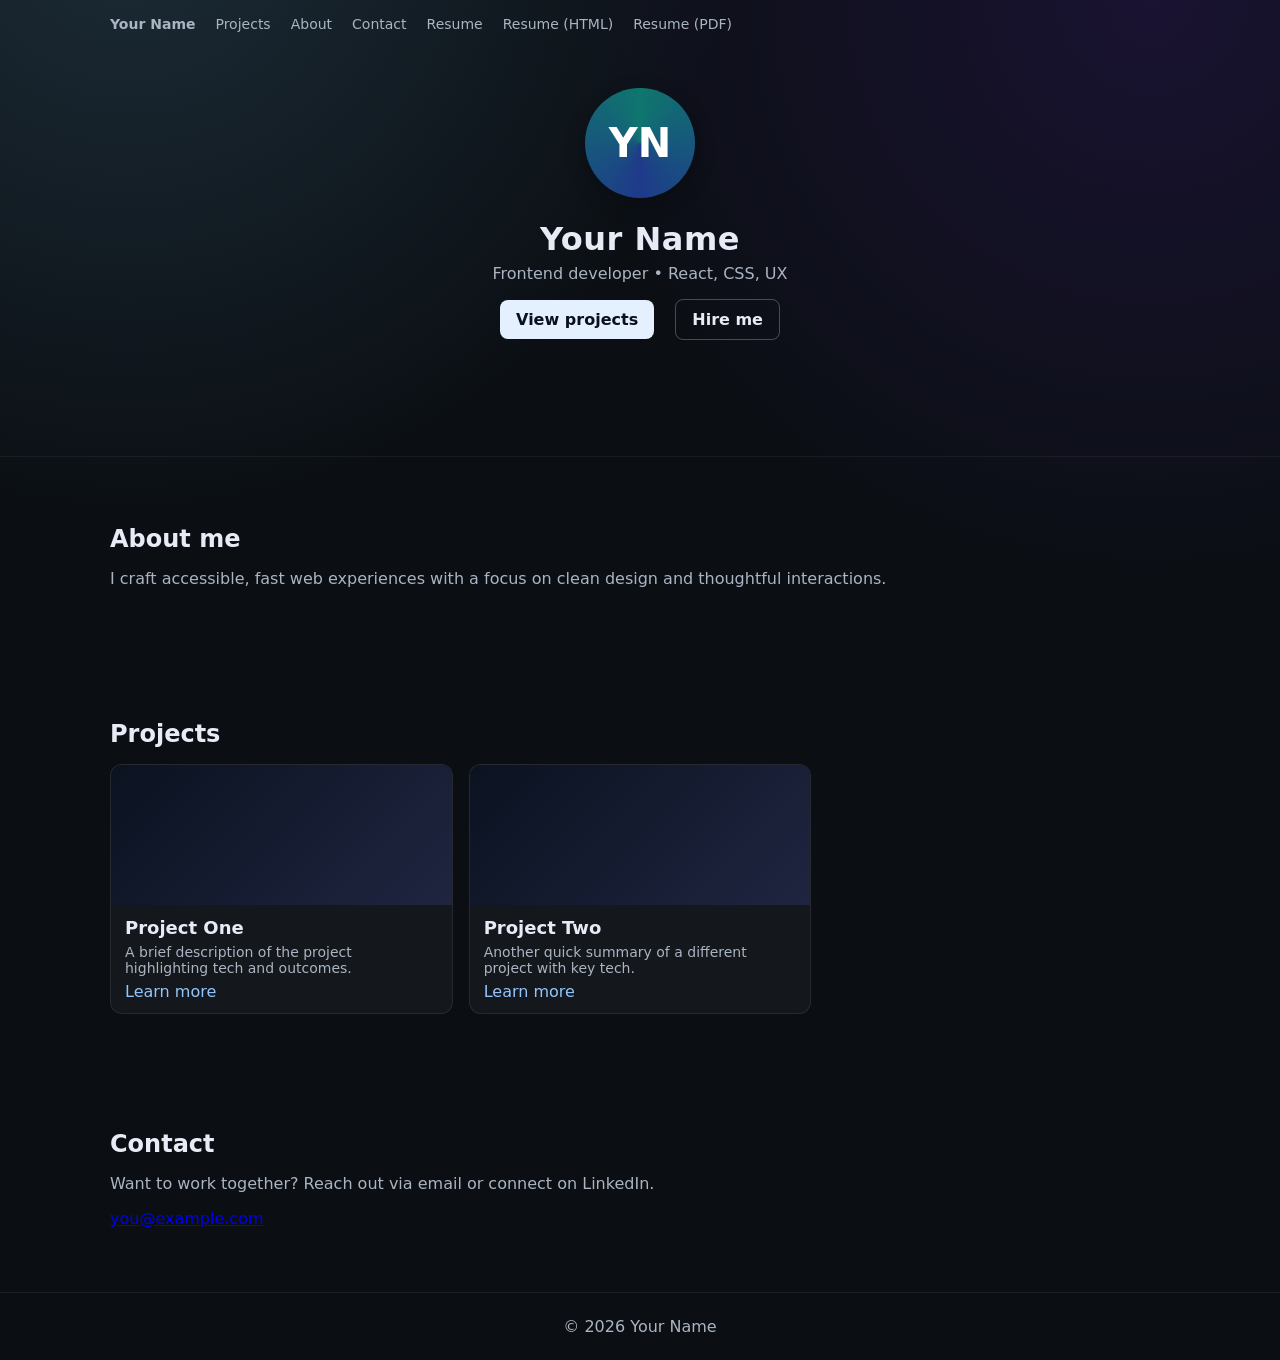
==== index.html @ 0c0ce1d2 "Commiting test changes" ====
<!DOCTYPE html>
<html lang="en">
<head>
  <meta charset="utf-8" />
  <meta name="viewport" content="width=device-width, initial-scale=1" />
  <title>Portfolio</title>
  <link rel="stylesheet" href="styles.css" />
  <meta name="description" content="Lightweight dark- themed portfolio page." />
</head>
<body>
  <header class="site-header">
  <nav class="nav" aria-label="Main">
      <a class="brand" href="#home" aria-label="Home">Your Name</a>
      <a href="#projects">Projects</a>
      <a href="#about">About</a>
      <a href="#contact">Contact</a>
      <a href="resume.md" target="_blank">Resume</a>
      <a href="resume.html" target="_blank" aria-label="Resume (HTML)">Resume (HTML)</a>
      <a href="resume.pdf" download="Venkat_Mudhigonda_Resume.pdf" target="_blank" aria-label="Resume PDF download">Resume (PDF)</a>
    </nav>
    <div class="hero" id="home">
      <div class="avatar" aria-label="Profile">
        <span class="initials">YN</span>
      </div>
      <h1>Your Name</h1>
      <p class="subtitle">Frontend developer • React, CSS, UX</p>
      <p class="cta-wrap">
        <a class="btn" href="#projects">View projects</a>
        <a class="btn outline" href="#contact">Hire me</a>
      </p>
    </div>
  </header>

  <main>
    <section id="about" class="section">
      <h2>About me</h2>
      <p>I craft accessible, fast web experiences with a focus on clean design and thoughtful interactions.</p>
    </section>

    <section id="projects" class="section">
      <h2>Projects</h2>
      <div class="grid">
        <article class="card">
          <div class="card-thumb" aria-label="Project thumbnail"></div>
          <div class="card-content">
            <h3>Project One</h3>
            <p>A brief description of the project highlighting tech and outcomes.</p>
            <a href="#" aria-label="Open Project One">Learn more</a>
          </div>
        </article>
        <article class="card">
          <div class="card-thumb" aria-label="Project thumbnail"></div>
          <div class="card-content">
            <h3>Project Two</h3>
            <p>Another quick summary of a different project with key tech.</p>
            <a href="#" aria-label="Open Project Two">Learn more</a>
          </div>
        </article>
      </div>
    </section>

    <section id="contact" class="section">
      <h2>Contact</h2>
      <p>Want to work together? Reach out via email or connect on LinkedIn.</p>
      <p><a href="mailto:you@example.com">you@example.com</a></p>
    </section>
  </main>

  <footer class="site-footer">
    © <span id="year"></span> Your Name
  </footer>

  <script>
    // simple current year
    document.getElementById('year').textContent = new Date().getFullYear();
  </script>
</body>
</html>
---- styles.css ----
:root {
  --bg: #0b0f14;
  --card: #121821;
  --text: #e8eaf6;
  --muted: #aab4c2;
  --accent: #7dd3fc;
  --ring: rgba(125, 211, 252, 0.5);
}
* { box-sizing: border-box; }
html, body { height: 100%; }
body {
  margin: 0;
  font-family: system-ui, -apple-system, "Segoe UI", Roboto, "Helvetica Neue", Arial;
  color: var(--text);
  background: radial-gradient(circle at 10% -10%, rgba(125,211,252,0.15), transparent 40%),
              radial-gradient(circle at 90% 0%, rgba(109,40,217,0.15), transparent 40%),
              var(--bg);
  background-attachment: fixed;
}
.site-header { padding-bottom: 40px; border-bottom: 1px solid rgba(255,255,255,0.05); }
.nav {
  display: flex; gap: 20px; align-items: center;
  padding: 16px 20px; max-width: 1100px; margin: 0 auto;
}
.brand { color: var(--text); text-decoration: none; font-weight: 700; }
.nav a { color: var(--muted); text-decoration: none; font-size: 14px; }
.nav a:hover { color: var(--text); }
.hero {
  text-align: center; padding: 40px 20px 60px;
}
.avatar {
  width: 110px; height: 110px; border-radius: 50%;
  display: inline-flex; align-items: center; justify-content: center;
  margin: 0 auto 16px;
  background: conic-gradient(from 180deg at 50% 50%, #1f3a8a, #0f766e, #1e3a8a);
  color: white; font-weight: 700; font-size: 40px;
  box-shadow: 0 6px 20px rgba(0,0,0,.25);
}
.hero h1 { margin: 6px 0 6px; font-size: 32px; letter-spacing: .5px; }
.subtitle { color: var(--muted); margin-top: 0; }
.cta-wrap { margin-top: 14px; }
.btn {
  display: inline-block; padding: 10px 16px; border-radius: 8px;
  text-decoration: none; color: #0b1020; background: #e5f0ff; font-weight: 600;
  margin: 0 8px;
}
.btn.outline {
  background: transparent; color: var(--text); border: 1px solid rgba(255,255,255,0.25);
}
.section { padding: 48px 20px; max-width: 1100px; margin: 0 auto; }
.section h2 { font-size: 24px; margin-bottom: 16px; }
.section p { color: var(--muted); }
.grid { display: grid; grid-template-columns: repeat(auto-fill, minmax(270px, 1fr)); gap: 16px; }
.card { background: rgba(255,255,255,0.04); border: 1px solid rgba(255,255,255,0.08); border-radius: 12px; overflow: hidden; display: flex; flex-direction: column; }
.card-thumb { height: 140px; background: linear-gradient(135deg, #0b1220, #1f2540); }
.card-content { padding: 12px 14px; display: flex; flex-direction: column; gap: 6px; }
.card-content h3 { margin: 0; font-size: 18px; }
.card-content p { margin: 0; color: var(--muted); font-size: 14px; }
.card-content a { align-self: start; color: #93c5fd; text-decoration: none; font-weight: 500; }
.site-footer { text-align: center; padding: 24px; color: var(--muted); border-top: 1px solid rgba(255,255,255,0.08); }
@media (max-width: 700px) {
  .avatar { width: 86px; height: 86px; font-size: 34px; }
  .hero h1 { font-size: 26px; }
}
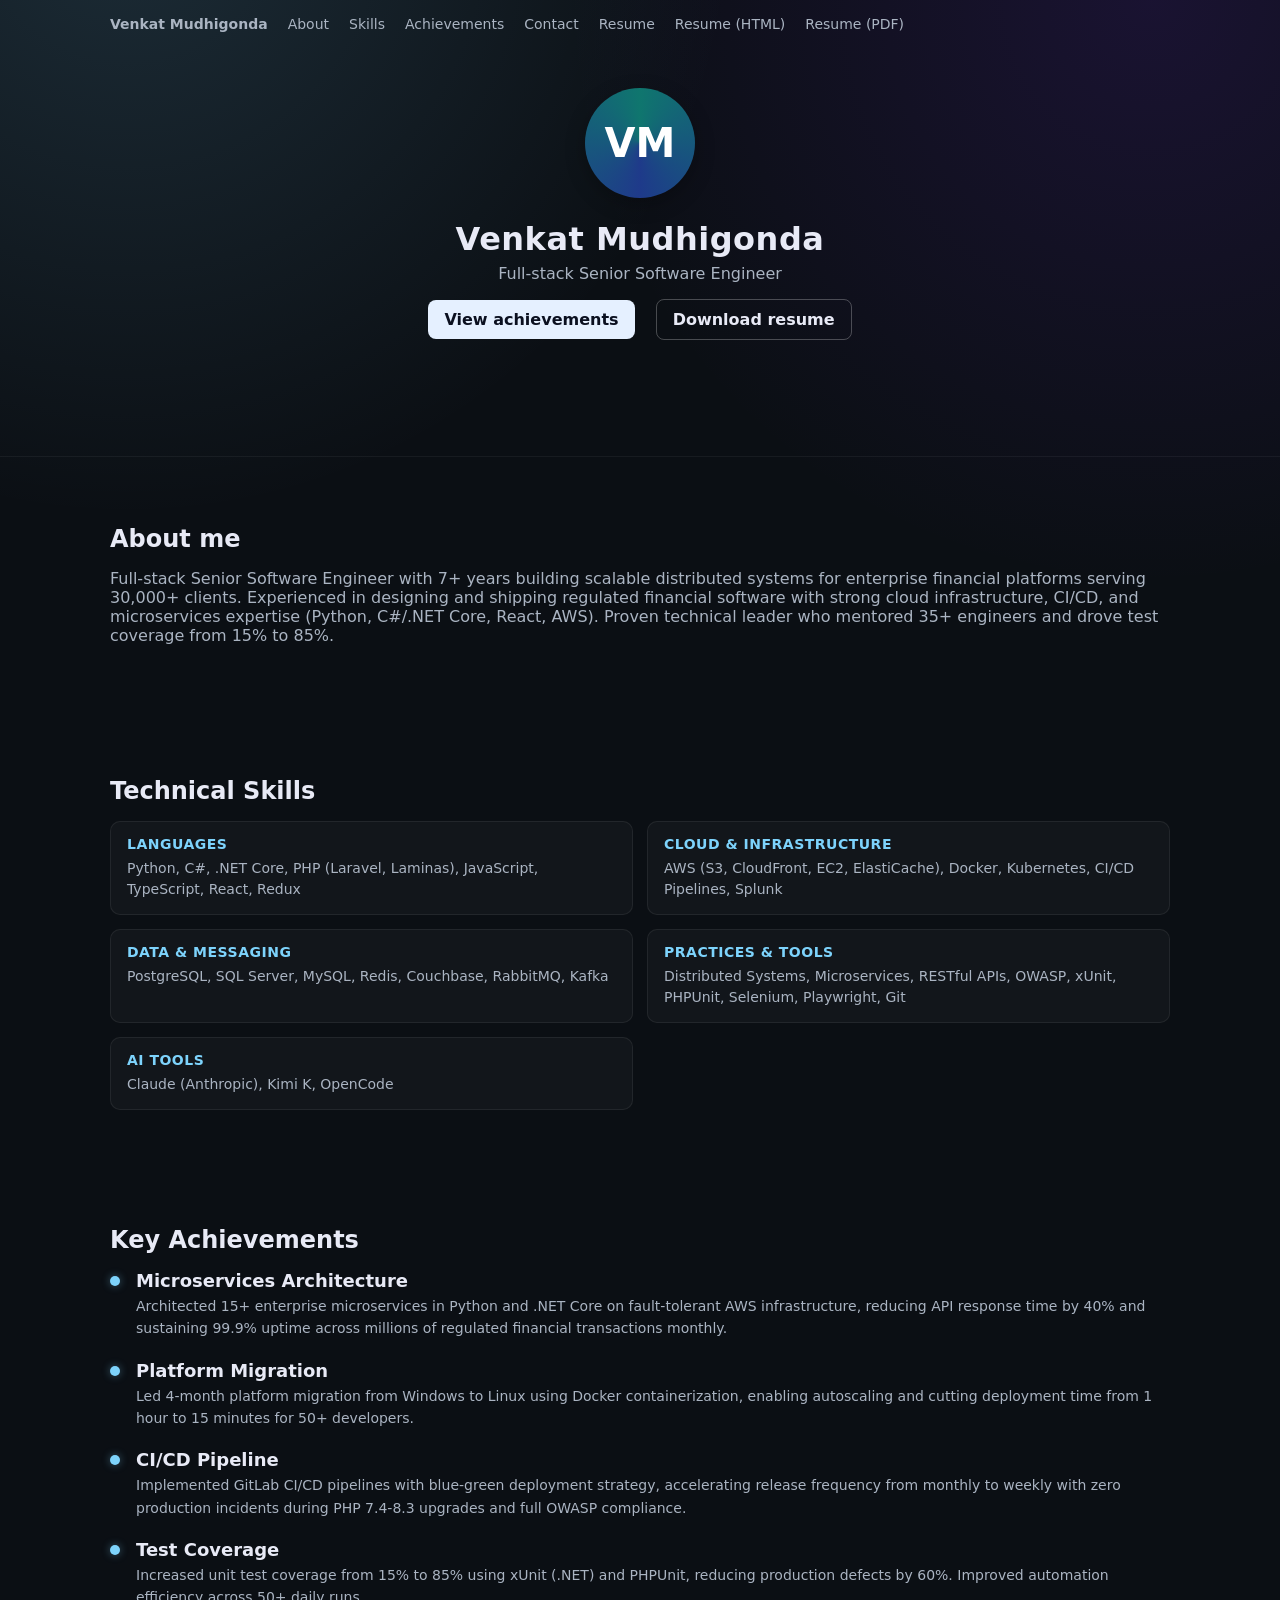
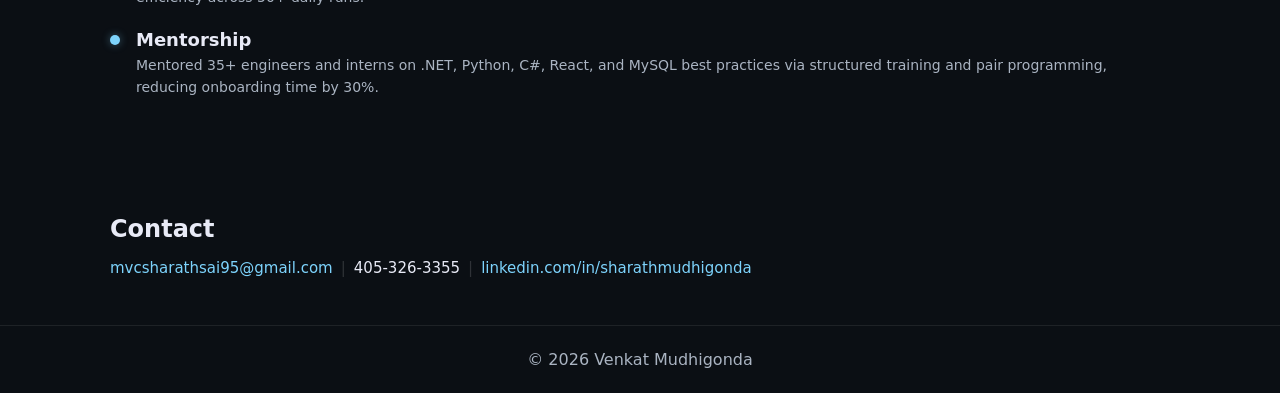
==== commit c9a1b9ab: "Making more changes" ====
--- a/index.html
+++ b/index.html
@@ -3,16 +3,17 @@
 <head>
   <meta charset="utf-8" />
   <meta name="viewport" content="width=device-width, initial-scale=1" />
-  <title>Portfolio</title>
+  <title>Venkat Mudhigonda — Full-stack Senior Software Engineer</title>
   <link rel="stylesheet" href="styles.css" />
-  <meta name="description" content="Lightweight dark- themed portfolio page." />
+  <meta name="description" content="Full-stack Senior Software Engineer with 7+ years building scalable distributed systems for enterprise financial platforms." />
 </head>
 <body>
   <header class="site-header">
-  <nav class="nav" aria-label="Main">
-      <a class="brand" href="#home" aria-label="Home">Your Name</a>
-      <a href="#projects">Projects</a>
+    <nav class="nav" aria-label="Main">
+      <a class="brand" href="#home">Venkat Mudhigonda</a>
       <a href="#about">About</a>
+      <a href="#skills">Skills</a>
+      <a href="#achievements">Achievements</a>
       <a href="#contact">Contact</a>
       <a href="resume.md" target="_blank">Resume</a>
       <a href="resume.html" target="_blank" aria-label="Resume (HTML)">Resume (HTML)</a>
@@ -20,13 +21,13 @@
     </nav>
     <div class="hero" id="home">
       <div class="avatar" aria-label="Profile">
-        <span class="initials">YN</span>
+        <span class="initials">VM</span>
       </div>
-      <h1>Your Name</h1>
-      <p class="subtitle">Frontend developer • React, CSS, UX</p>
+      <h1>Venkat Mudhigonda</h1>
+      <p class="subtitle">Full-stack Senior Software Engineer</p>
       <p class="cta-wrap">
-        <a class="btn" href="#projects">View projects</a>
-        <a class="btn outline" href="#contact">Hire me</a>
+        <a class="btn" href="#achievements">View achievements</a>
+        <a class="btn outline" href="resume.pdf" download="Venkat_Mudhigonda_Resume.pdf">Download resume</a>
       </p>
     </div>
   </header>
@@ -34,44 +35,93 @@
   <main>
     <section id="about" class="section">
       <h2>About me</h2>
-      <p>I craft accessible, fast web experiences with a focus on clean design and thoughtful interactions.</p>
+      <p>Full-stack Senior Software Engineer with 7+ years building scalable distributed systems for enterprise financial platforms serving 30,000+ clients. Experienced in designing and shipping regulated financial software with strong cloud infrastructure, CI/CD, and microservices expertise (Python, C#/.NET Core, React, AWS). Proven technical leader who mentored 35+ engineers and drove test coverage from 15% to 85%.</p>
     </section>
 
-    <section id="projects" class="section">
-      <h2>Projects</h2>
-      <div class="grid">
-        <article class="card">
-          <div class="card-thumb" aria-label="Project thumbnail"></div>
-          <div class="card-content">
-            <h3>Project One</h3>
-            <p>A brief description of the project highlighting tech and outcomes.</p>
-            <a href="#" aria-label="Open Project One">Learn more</a>
+    <section id="skills" class="section">
+      <h2>Technical Skills</h2>
+      <div class="skills-grid">
+        <div class="skill-category">
+          <h3>Languages</h3>
+          <p>Python, C#, .NET Core, PHP (Laravel, Laminas), JavaScript, TypeScript, React, Redux</p>
+        </div>
+        <div class="skill-category">
+          <h3>Cloud &amp; Infrastructure</h3>
+          <p>AWS (S3, CloudFront, EC2, ElastiCache), Docker, Kubernetes, CI/CD Pipelines, Splunk</p>
+        </div>
+        <div class="skill-category">
+          <h3>Data &amp; Messaging</h3>
+          <p>PostgreSQL, SQL Server, MySQL, Redis, Couchbase, RabbitMQ, Kafka</p>
+        </div>
+        <div class="skill-category">
+          <h3>Practices &amp; Tools</h3>
+          <p>Distributed Systems, Microservices, RESTful APIs, OWASP, xUnit, PHPUnit, Selenium, Playwright, Git</p>
+        </div>
+        <div class="skill-category">
+          <h3>AI Tools</h3>
+          <p>Claude (Anthropic), Kimi K, OpenCode</p>
+        </div>
+      </div>
+    </section>
+
+    <section id="achievements" class="section">
+      <h2>Key Achievements</h2>
+      <div class="achievements-list">
+        <div class="achievement-item">
+          <div class="achievement-icon" aria-hidden="true"></div>
+          <div class="achievement-content">
+            <h3>Microservices Architecture</h3>
+            <p>Architected 15+ enterprise microservices in Python and .NET Core on fault-tolerant AWS infrastructure, reducing API response time by 40% and sustaining 99.9% uptime across millions of regulated financial transactions monthly.</p>
           </div>
-        </article>
-        <article class="card">
-          <div class="card-thumb" aria-label="Project thumbnail"></div>
-          <div class="card-content">
-            <h3>Project Two</h3>
-            <p>Another quick summary of a different project with key tech.</p>
-            <a href="#" aria-label="Open Project Two">Learn more</a>
+        </div>
+        <div class="achievement-item">
+          <div class="achievement-icon" aria-hidden="true"></div>
+          <div class="achievement-content">
+            <h3>Platform Migration</h3>
+            <p>Led 4-month platform migration from Windows to Linux using Docker containerization, enabling autoscaling and cutting deployment time from 1 hour to 15 minutes for 50+ developers.</p>
           </div>
-        </article>
+        </div>
+        <div class="achievement-item">
+          <div class="achievement-icon" aria-hidden="true"></div>
+          <div class="achievement-content">
+            <h3>CI/CD Pipeline</h3>
+            <p>Implemented GitLab CI/CD pipelines with blue-green deployment strategy, accelerating release frequency from monthly to weekly with zero production incidents during PHP 7.4-8.3 upgrades and full OWASP compliance.</p>
+          </div>
+        </div>
+        <div class="achievement-item">
+          <div class="achievement-icon" aria-hidden="true"></div>
+          <div class="achievement-content">
+            <h3>Test Coverage</h3>
+            <p>Increased unit test coverage from 15% to 85% using xUnit (.NET) and PHPUnit, reducing production defects by 60%. Improved automation efficiency across 50+ daily runs.</p>
+          </div>
+        </div>
+        <div class="achievement-item">
+          <div class="achievement-icon" aria-hidden="true"></div>
+          <div class="achievement-content">
+            <h3>Mentorship</h3>
+            <p>Mentored 35+ engineers and interns on .NET, Python, C#, React, and MySQL best practices via structured training and pair programming, reducing onboarding time by 30%.</p>
+          </div>
+        </div>
       </div>
     </section>
 
     <section id="contact" class="section">
       <h2>Contact</h2>
-      <p>Want to work together? Reach out via email or connect on LinkedIn.</p>
-      <p><a href="mailto:you@example.com">you@example.com</a></p>
+      <div class="contact-links">
+        <a href="mailto:mvcsharathsai95@gmail.com">mvcsharathsai95@gmail.com</a>
+        <span class="contact-sep">|</span>
+        <span>405-326-3355</span>
+        <span class="contact-sep">|</span>
+        <a href="https://linkedin.com/in/sharathmudhigonda" target="_blank" rel="noopener">linkedin.com/in/sharathmudhigonda</a>
+      </div>
     </section>
   </main>
 
   <footer class="site-footer">
-    © <span id="year"></span> Your Name
+    &copy; <span id="year"></span> Venkat Mudhigonda
   </footer>
 
   <script>
-    // simple current year
     document.getElementById('year').textContent = new Date().getFullYear();
   </script>
 </body>
--- a/styles.css
+++ b/styles.css
@@ -58,7 +58,73 @@
 .card-content p { margin: 0; color: var(--muted); font-size: 14px; }
 .card-content a { align-self: start; color: #93c5fd; text-decoration: none; font-weight: 500; }
 .site-footer { text-align: center; padding: 24px; color: var(--muted); border-top: 1px solid rgba(255,255,255,0.08); }
+.skills-grid {
+  display: grid;
+  grid-template-columns: repeat(2, 1fr);
+  gap: 14px;
+}
+.skill-category {
+  background: rgba(255,255,255,0.03);
+  border: 1px solid rgba(255,255,255,0.07);
+  border-radius: 10px;
+  padding: 14px 16px;
+}
+.skill-category h3 {
+  margin: 0 0 6px;
+  font-size: 14px;
+  color: var(--accent);
+  text-transform: uppercase;
+  letter-spacing: .5px;
+}
+.skill-category p {
+  margin: 0;
+  font-size: 14px;
+  line-height: 1.5;
+}
+.achievements-list {
+  display: flex;
+  flex-direction: column;
+  gap: 20px;
+}
+.achievement-item {
+  display: flex;
+  gap: 16px;
+  align-items: flex-start;
+}
+.achievement-icon {
+  width: 10px;
+  height: 10px;
+  min-width: 10px;
+  border-radius: 50%;
+  background: var(--accent);
+  margin-top: 6px;
+  box-shadow: 0 0 8px rgba(125,211,252,0.4);
+}
+.achievement-content h3 {
+  margin: 0 0 4px;
+  font-size: 18px;
+}
+.achievement-content p {
+  margin: 0;
+  color: var(--muted);
+  font-size: 14px;
+  line-height: 1.6;
+}
+.contact-links {
+  display: flex;
+  flex-wrap: wrap;
+  align-items: center;
+  gap: 8px;
+  font-size: 15px;
+}
+.contact-sep { color: rgba(255,255,255,0.15); }
+.contact-links a { color: var(--accent); text-decoration: none; }
+.contact-links a:hover { text-decoration: underline; }
+
 @media (max-width: 700px) {
   .avatar { width: 86px; height: 86px; font-size: 34px; }
   .hero h1 { font-size: 26px; }
+  .skills-grid { grid-template-columns: 1fr; }
+  .contact-links { flex-direction: column; gap: 4px; }
+  .contact-sep { display: none; }
 }
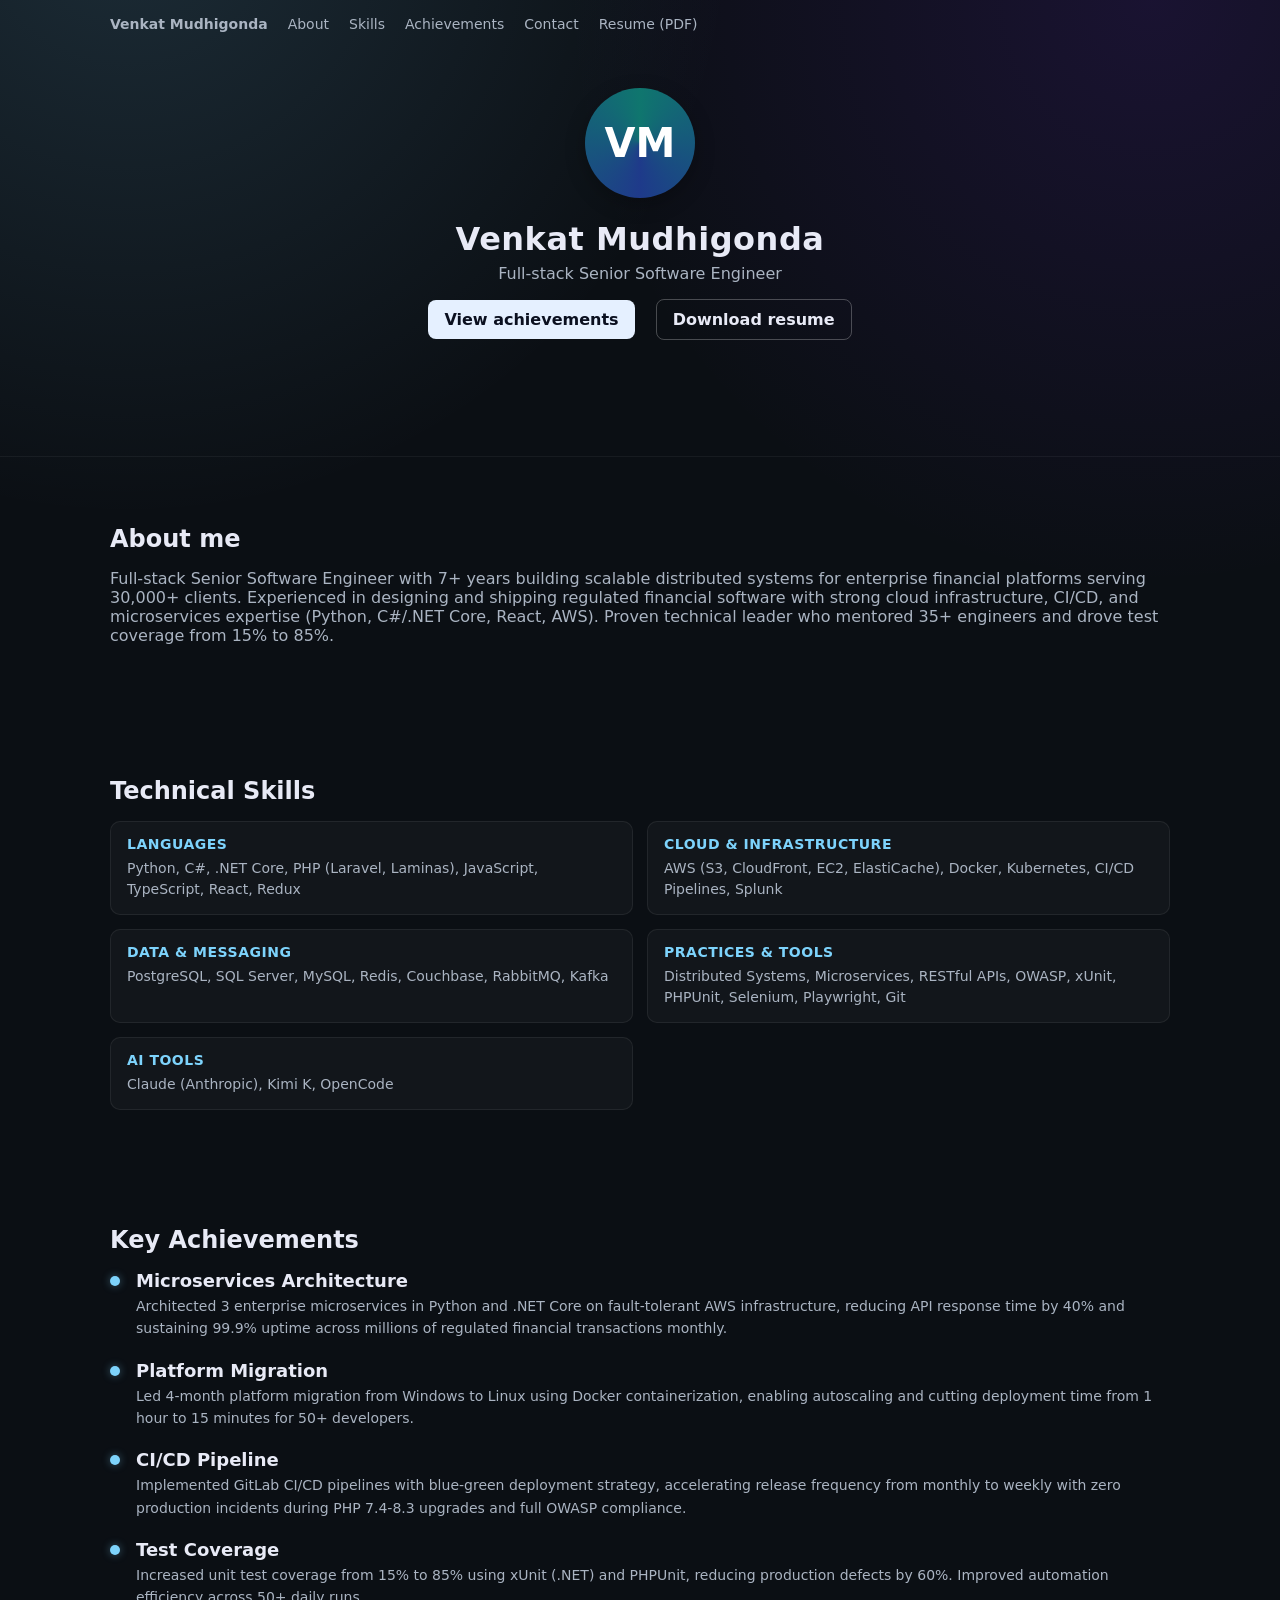
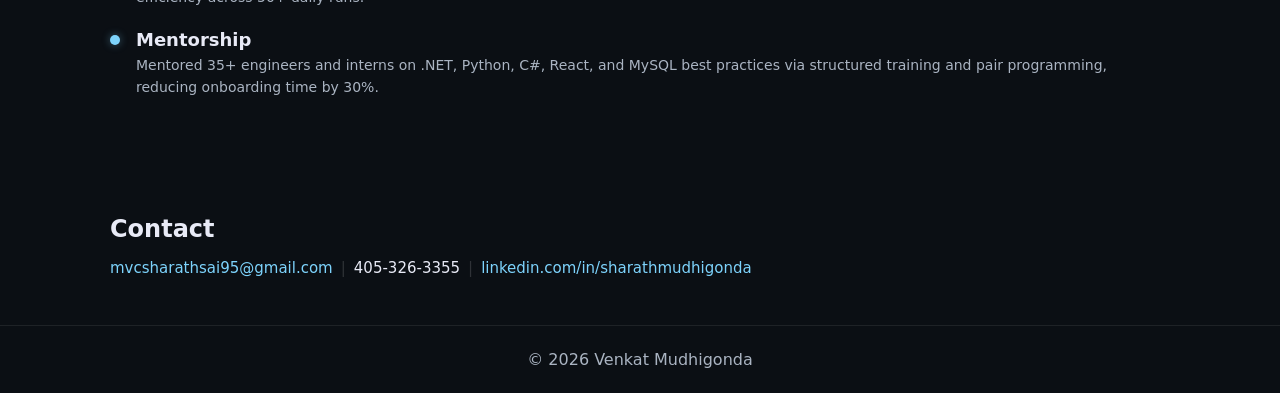
==== commit 7409bf05: "Making few more tweaks" ====
--- a/index.html
+++ b/index.html
@@ -15,8 +15,6 @@
       <a href="#skills">Skills</a>
       <a href="#achievements">Achievements</a>
       <a href="#contact">Contact</a>
-      <a href="resume.md" target="_blank">Resume</a>
-      <a href="resume.html" target="_blank" aria-label="Resume (HTML)">Resume (HTML)</a>
       <a href="resume.pdf" download="Venkat_Mudhigonda_Resume.pdf" target="_blank" aria-label="Resume PDF download">Resume (PDF)</a>
     </nav>
     <div class="hero" id="home">
@@ -71,7 +69,7 @@
           <div class="achievement-icon" aria-hidden="true"></div>
           <div class="achievement-content">
             <h3>Microservices Architecture</h3>
-            <p>Architected 15+ enterprise microservices in Python and .NET Core on fault-tolerant AWS infrastructure, reducing API response time by 40% and sustaining 99.9% uptime across millions of regulated financial transactions monthly.</p>
+            <p>Architected 3 enterprise microservices in Python and .NET Core on fault-tolerant AWS infrastructure, reducing API response time by 40% and sustaining 99.9% uptime across millions of regulated financial transactions monthly.</p>
           </div>
         </div>
         <div class="achievement-item">
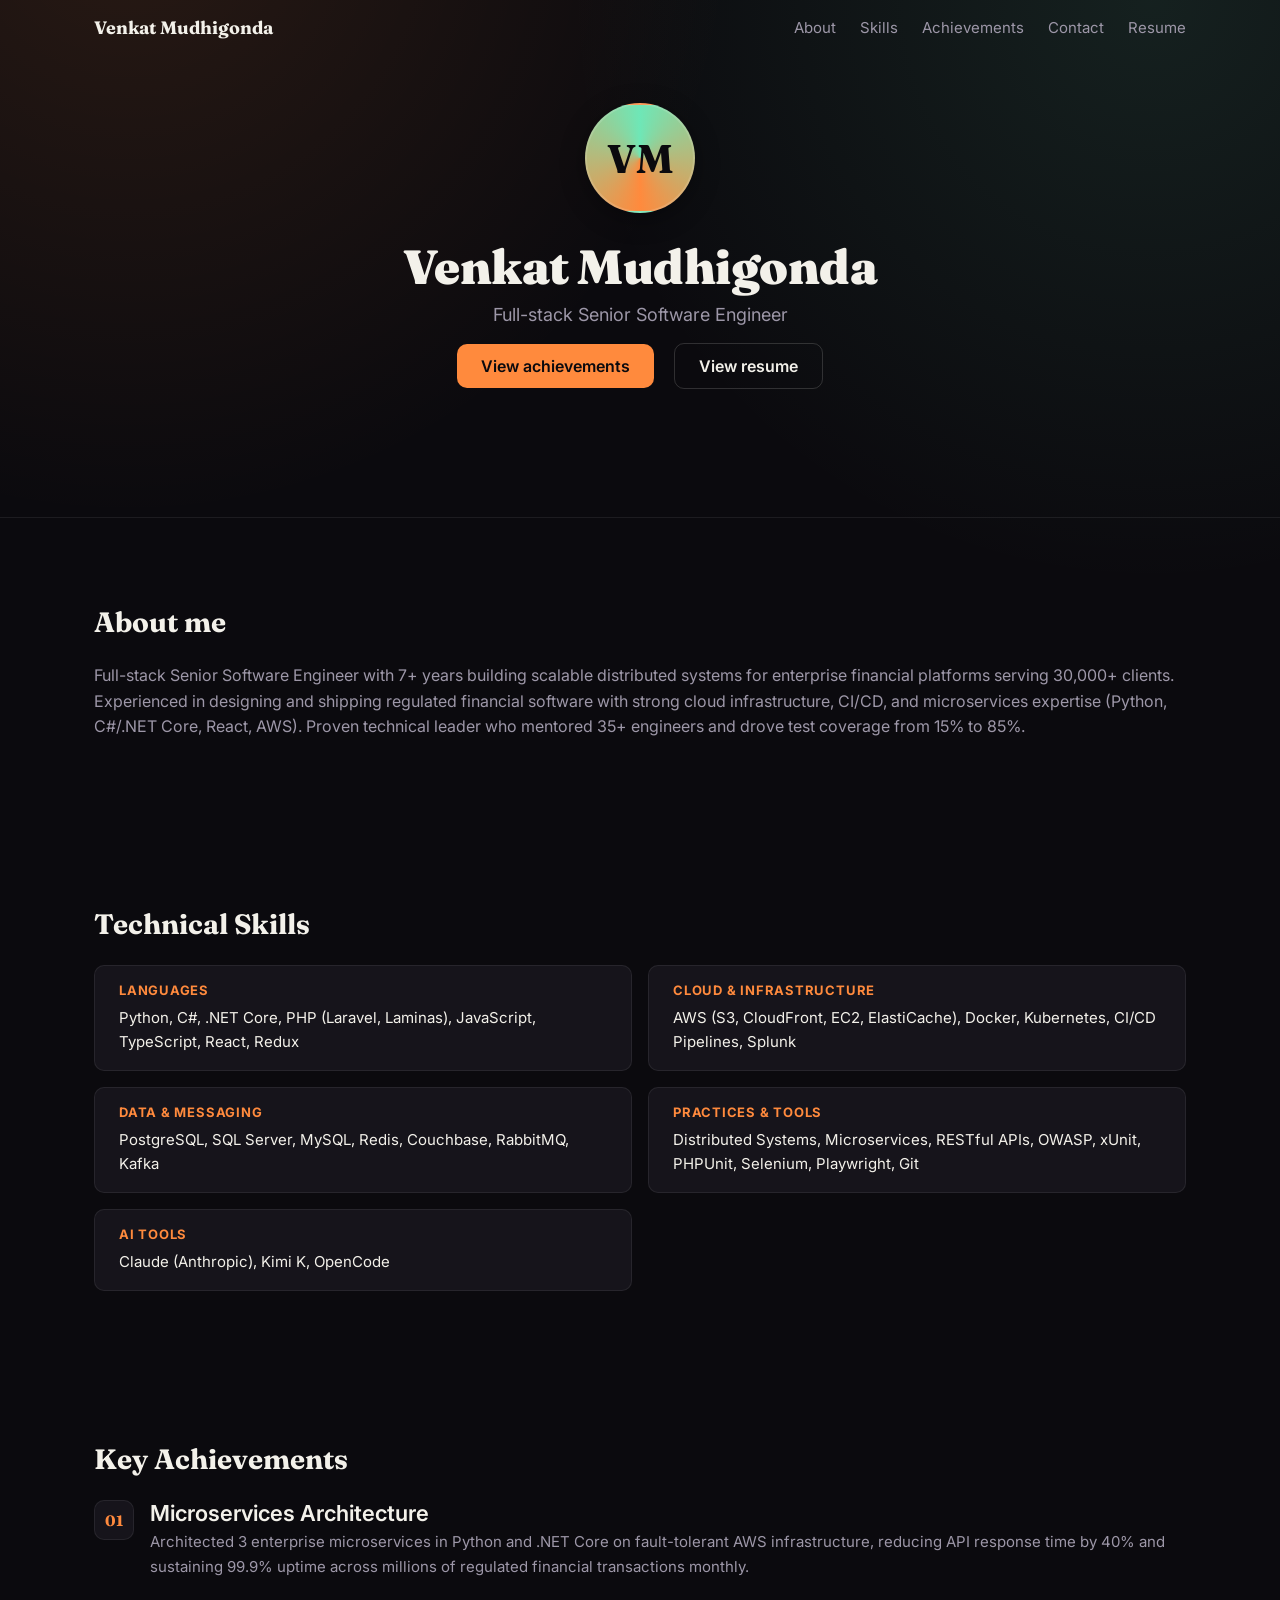
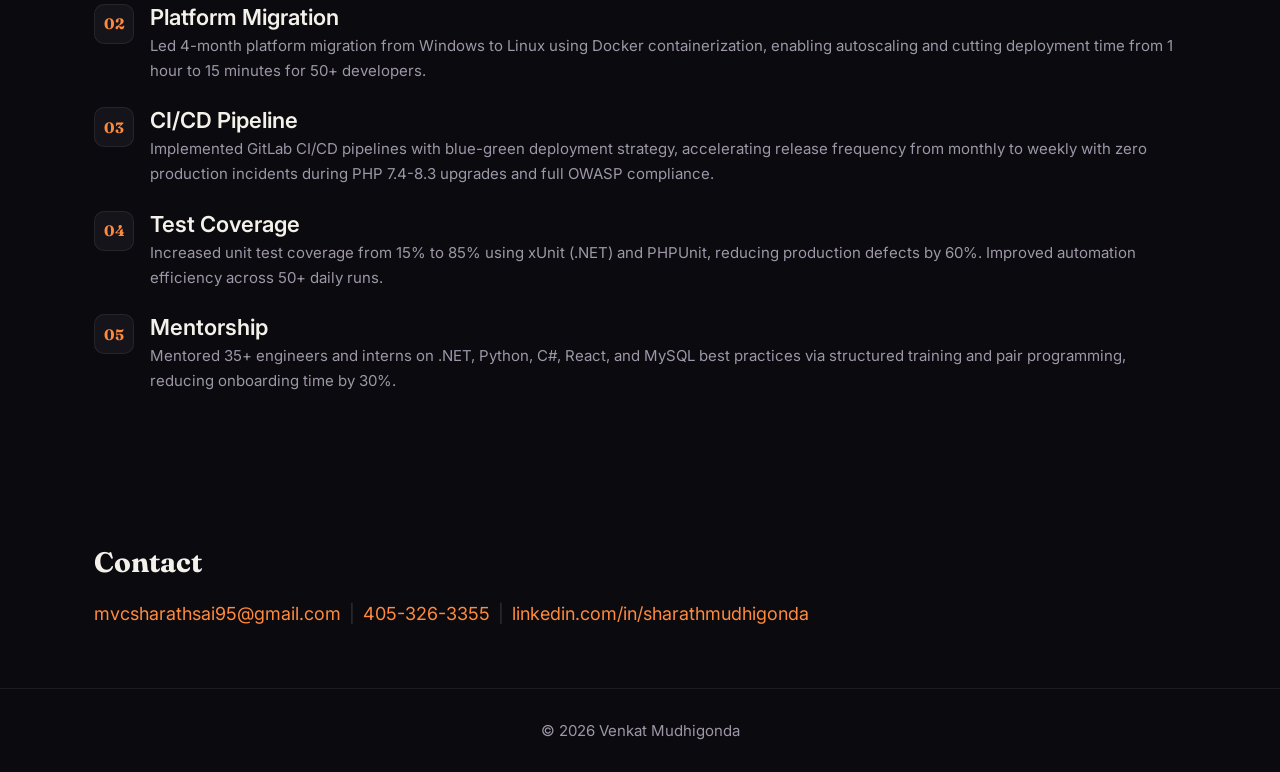
==== commit b98f58e9: "Redesign site with new visual identity and fix broken links Replaces the cool navy/cyan look with a " ====
--- a/index.html
+++ b/index.html
@@ -4,18 +4,34 @@
   <meta charset="utf-8" />
   <meta name="viewport" content="width=device-width, initial-scale=1" />
   <title>Venkat Mudhigonda — Full-stack Senior Software Engineer</title>
+  <link rel="icon" href="data:image/svg+xml,%3Csvg xmlns='http://www.w3.org/2000/svg' viewBox='0 0 100 100'%3E%3Crect width='100' height='100' rx='20' fill='%230b0a0e'/%3E%3Ctext x='50' y='64' font-size='48' font-family='Georgia,serif' font-weight='700' fill='%23ff8a3d' text-anchor='middle'%3EVM%3C/text%3E%3C/svg%3E" />
+  <link rel="preconnect" href="https://fonts.googleapis.com" />
+  <link rel="preconnect" href="https://fonts.gstatic.com" crossorigin />
+  <link href="https://fonts.googleapis.com/css2?family=Fraunces:ital,wght@0,600;0,700;0,900;1,500&family=Inter:wght@400;500;600;700&display=swap" rel="stylesheet" />
   <link rel="stylesheet" href="styles.css" />
   <meta name="description" content="Full-stack Senior Software Engineer with 7+ years building scalable distributed systems for enterprise financial platforms." />
+  <meta property="og:type" content="website" />
+  <meta property="og:title" content="Venkat Mudhigonda — Full-stack Senior Software Engineer" />
+  <meta property="og:description" content="Full-stack Senior Software Engineer with 7+ years building scalable distributed systems for enterprise financial platforms." />
+  <meta property="og:url" content="https://sharath20.github.io/" />
+  <meta name="twitter:card" content="summary" />
+  <meta name="twitter:title" content="Venkat Mudhigonda — Full-stack Senior Software Engineer" />
+  <meta name="twitter:description" content="Full-stack Senior Software Engineer with 7+ years building scalable distributed systems for enterprise financial platforms." />
 </head>
 <body>
   <header class="site-header">
     <nav class="nav" aria-label="Main">
       <a class="brand" href="#home">Venkat Mudhigonda</a>
-      <a href="#about">About</a>
-      <a href="#skills">Skills</a>
-      <a href="#achievements">Achievements</a>
-      <a href="#contact">Contact</a>
-      <a href="resume.pdf" download="Venkat_Mudhigonda_Resume.pdf" target="_blank" aria-label="Resume PDF download">Resume (PDF)</a>
+      <button class="nav-toggle" type="button" aria-expanded="false" aria-controls="primary-nav" aria-label="Toggle navigation">
+        <span></span>
+      </button>
+      <div class="nav-links" id="primary-nav">
+        <a href="#about">About</a>
+        <a href="#skills">Skills</a>
+        <a href="#achievements">Achievements</a>
+        <a href="#contact">Contact</a>
+        <a href="resume.html">Resume</a>
+      </div>
     </nav>
     <div class="hero" id="home">
       <div class="avatar" aria-label="Profile">
@@ -25,7 +41,7 @@
       <p class="subtitle">Full-stack Senior Software Engineer</p>
       <p class="cta-wrap">
         <a class="btn" href="#achievements">View achievements</a>
-        <a class="btn outline" href="resume.pdf" download="Venkat_Mudhigonda_Resume.pdf">Download resume</a>
+        <a class="btn outline" href="resume.html">View resume</a>
       </p>
     </div>
   </header>
@@ -66,35 +82,35 @@
       <h2>Key Achievements</h2>
       <div class="achievements-list">
         <div class="achievement-item">
-          <div class="achievement-icon" aria-hidden="true"></div>
+          <div class="achievement-icon" aria-hidden="true">01</div>
           <div class="achievement-content">
             <h3>Microservices Architecture</h3>
             <p>Architected 3 enterprise microservices in Python and .NET Core on fault-tolerant AWS infrastructure, reducing API response time by 40% and sustaining 99.9% uptime across millions of regulated financial transactions monthly.</p>
           </div>
         </div>
         <div class="achievement-item">
-          <div class="achievement-icon" aria-hidden="true"></div>
+          <div class="achievement-icon" aria-hidden="true">02</div>
           <div class="achievement-content">
             <h3>Platform Migration</h3>
             <p>Led 4-month platform migration from Windows to Linux using Docker containerization, enabling autoscaling and cutting deployment time from 1 hour to 15 minutes for 50+ developers.</p>
           </div>
         </div>
         <div class="achievement-item">
-          <div class="achievement-icon" aria-hidden="true"></div>
+          <div class="achievement-icon" aria-hidden="true">03</div>
           <div class="achievement-content">
             <h3>CI/CD Pipeline</h3>
             <p>Implemented GitLab CI/CD pipelines with blue-green deployment strategy, accelerating release frequency from monthly to weekly with zero production incidents during PHP 7.4-8.3 upgrades and full OWASP compliance.</p>
           </div>
         </div>
         <div class="achievement-item">
-          <div class="achievement-icon" aria-hidden="true"></div>
+          <div class="achievement-icon" aria-hidden="true">04</div>
           <div class="achievement-content">
             <h3>Test Coverage</h3>
             <p>Increased unit test coverage from 15% to 85% using xUnit (.NET) and PHPUnit, reducing production defects by 60%. Improved automation efficiency across 50+ daily runs.</p>
           </div>
         </div>
         <div class="achievement-item">
-          <div class="achievement-icon" aria-hidden="true"></div>
+          <div class="achievement-icon" aria-hidden="true">05</div>
           <div class="achievement-content">
             <h3>Mentorship</h3>
             <p>Mentored 35+ engineers and interns on .NET, Python, C#, React, and MySQL best practices via structured training and pair programming, reducing onboarding time by 30%.</p>
@@ -108,7 +124,7 @@
       <div class="contact-links">
         <a href="mailto:mvcsharathsai95@gmail.com">mvcsharathsai95@gmail.com</a>
         <span class="contact-sep">|</span>
-        <span>405-326-3355</span>
+        <a href="tel:+14053263355">405-326-3355</a>
         <span class="contact-sep">|</span>
         <a href="https://linkedin.com/in/sharathmudhigonda" target="_blank" rel="noopener">linkedin.com/in/sharathmudhigonda</a>
       </div>
@@ -119,8 +135,6 @@
     &copy; <span id="year"></span> Venkat Mudhigonda
   </footer>
 
-  <script>
-    document.getElementById('year').textContent = new Date().getFullYear();
-  </script>
+  <script src="site.js" defer></script>
 </body>
 </html>
--- a/styles.css
+++ b/styles.css
@@ -1,130 +1,426 @@
 :root {
-  --bg: #0b0f14;
-  --card: #121821;
-  --text: #e8eaf6;
-  --muted: #aab4c2;
-  --accent: #7dd3fc;
-  --ring: rgba(125, 211, 252, 0.5);
-}
+  --bg: #0b0a0e;
+  --bg-alt: #16141b;
+  --text: #f3f1ea;
+  --muted: #9d97a8;
+  --accent: #ff8a3d;
+  --accent-2: #6ee7b7;
+  --border: rgba(243, 241, 234, 0.08);
+  --border-strong: rgba(243, 241, 234, 0.16);
+  --ring: rgba(255, 138, 61, 0.45);
+
+  --font-display: "Fraunces", Georgia, serif;
+  --font-body: "Inter", system-ui, -apple-system, "Segoe UI", Roboto, "Helvetica Neue", Arial, sans-serif;
+
+  --fs-xs: 0.8125rem;
+  --fs-sm: 0.9375rem;
+  --fs-base: 1rem;
+  --fs-md: 1.125rem;
+  --fs-lg: 1.375rem;
+  --fs-xl: 1.75rem;
+  --fs-2xl: 2.25rem;
+  --fs-3xl: 3rem;
+
+  --space-1: 4px;
+  --space-2: 8px;
+  --space-3: 12px;
+  --space-4: 16px;
+  --space-5: 24px;
+  --space-6: 32px;
+  --space-7: 48px;
+  --space-8: 64px;
+  --space-9: 96px;
+
+  --radius-sm: 6px;
+  --radius-md: 10px;
+  --radius-lg: 16px;
+  --radius-full: 999px;
+  --transition: 160ms ease;
+
+  --container: 1140px;
+}
+
 * { box-sizing: border-box; }
 html, body { height: 100%; }
+
+@media (prefers-reduced-motion: no-preference) {
+  html { scroll-behavior: smooth; }
+}
+
 body {
   margin: 0;
-  font-family: system-ui, -apple-system, "Segoe UI", Roboto, "Helvetica Neue", Arial;
+  font-family: var(--font-body);
+  font-size: var(--fs-base);
   color: var(--text);
-  background: radial-gradient(circle at 10% -10%, rgba(125,211,252,0.15), transparent 40%),
-              radial-gradient(circle at 90% 0%, rgba(109,40,217,0.15), transparent 40%),
-              var(--bg);
+  background:
+    radial-gradient(circle at 10% -10%, rgba(255, 138, 61, 0.12), transparent 40%),
+    radial-gradient(circle at 90% 0%, rgba(110, 231, 183, 0.10), transparent 40%),
+    var(--bg);
   background-attachment: fixed;
 }
-.site-header { padding-bottom: 40px; border-bottom: 1px solid rgba(255,255,255,0.05); }
+
+a { color: inherit; }
+
+/* Focus states */
+a:focus-visible,
+button:focus-visible,
+.btn:focus-visible {
+  outline: 2px solid var(--accent);
+  outline-offset: 3px;
+  box-shadow: 0 0 0 4px var(--ring);
+  border-radius: var(--radius-sm);
+}
+
+/* Header / nav */
+.site-header {
+  padding-bottom: var(--space-7);
+  border-bottom: 1px solid var(--border);
+  position: relative;
+}
 .nav {
-  display: flex; gap: 20px; align-items: center;
-  padding: 16px 20px; max-width: 1100px; margin: 0 auto;
-}
-.brand { color: var(--text); text-decoration: none; font-weight: 700; }
-.nav a { color: var(--muted); text-decoration: none; font-size: 14px; }
-.nav a:hover { color: var(--text); }
-.hero {
-  text-align: center; padding: 40px 20px 60px;
-}
+  display: flex;
+  align-items: center;
+  justify-content: space-between;
+  gap: var(--space-5);
+  padding: var(--space-4) var(--space-5);
+  max-width: var(--container);
+  margin: 0 auto;
+}
+.brand {
+  color: var(--text);
+  text-decoration: none;
+  font-family: var(--font-display);
+  font-weight: 700;
+  font-size: var(--fs-md);
+}
+.nav-links {
+  display: flex;
+  align-items: center;
+  gap: var(--space-5);
+}
+.nav-links a {
+  position: relative;
+  color: var(--muted);
+  text-decoration: none;
+  font-size: var(--fs-sm);
+  transition: color var(--transition);
+}
+.nav-links a::after {
+  content: "";
+  position: absolute;
+  left: 0;
+  right: 0;
+  bottom: -4px;
+  height: 1px;
+  background: var(--accent);
+  transform: scaleX(0);
+  transform-origin: left;
+  transition: transform var(--transition);
+}
+.nav-links a:hover,
+.nav-links a:focus-visible {
+  color: var(--text);
+}
+.nav-links a:hover::after,
+.nav-links a:focus-visible::after {
+  transform: scaleX(1);
+}
+
+.nav-toggle {
+  display: none;
+  width: 40px;
+  height: 40px;
+  padding: 0;
+  border: 1px solid var(--border-strong);
+  border-radius: var(--radius-md);
+  background: var(--bg-alt);
+  cursor: pointer;
+  position: relative;
+}
+.nav-toggle span,
+.nav-toggle span::before,
+.nav-toggle span::after {
+  content: "";
+  position: absolute;
+  left: 10px;
+  right: 10px;
+  height: 2px;
+  background: var(--text);
+  transition: transform var(--transition), opacity var(--transition);
+}
+.nav-toggle span { top: 19px; }
+.nav-toggle span::before { top: -7px; }
+.nav-toggle span::after { top: 7px; }
+.nav-toggle[aria-expanded="true"] span { background: transparent; }
+.nav-toggle[aria-expanded="true"] span::before { transform: translateY(7px) rotate(45deg); }
+.nav-toggle[aria-expanded="true"] span::after { transform: translateY(-7px) rotate(-45deg); }
+
+/* Hero */
+.hero { text-align: center; padding: var(--space-7) var(--space-5) var(--space-8); }
 .avatar {
   width: 110px; height: 110px; border-radius: 50%;
   display: inline-flex; align-items: center; justify-content: center;
-  margin: 0 auto 16px;
-  background: conic-gradient(from 180deg at 50% 50%, #1f3a8a, #0f766e, #1e3a8a);
-  color: white; font-weight: 700; font-size: 40px;
-  box-shadow: 0 6px 20px rgba(0,0,0,.25);
-}
-.hero h1 { margin: 6px 0 6px; font-size: 32px; letter-spacing: .5px; }
-.subtitle { color: var(--muted); margin-top: 0; }
-.cta-wrap { margin-top: 14px; }
+  margin: 0 auto var(--space-4);
+  background: conic-gradient(from 180deg at 50% 50%, var(--accent), var(--accent-2), var(--accent));
+  border: 2px solid var(--border-strong);
+  color: var(--bg); font-weight: 700; font-size: 40px;
+  font-family: var(--font-display);
+  box-shadow: 0 6px 24px rgba(0, 0, 0, 0.35);
+}
+.hero h1 {
+  font-family: var(--font-display);
+  font-weight: 900;
+  margin: var(--space-2) 0;
+  font-size: var(--fs-3xl);
+  letter-spacing: -0.01em;
+}
+.subtitle { color: var(--muted); font-size: var(--fs-md); margin-top: 0; }
+.cta-wrap { margin-top: var(--space-4); }
 .btn {
-  display: inline-block; padding: 10px 16px; border-radius: 8px;
-  text-decoration: none; color: #0b1020; background: #e5f0ff; font-weight: 600;
-  margin: 0 8px;
+  display: inline-block;
+  padding: var(--space-3) var(--space-5);
+  border-radius: var(--radius-md);
+  text-decoration: none;
+  font-weight: 600;
+  margin: 0 var(--space-2);
+  transition: background-color var(--transition), border-color var(--transition), transform var(--transition), box-shadow var(--transition);
+}
+.btn:not(.outline) {
+  color: var(--bg);
+  background: var(--accent);
+}
+.btn:not(.outline):hover {
+  transform: translateY(-1px);
+  box-shadow: 0 4px 14px rgba(0, 0, 0, 0.3);
 }
 .btn.outline {
-  background: transparent; color: var(--text); border: 1px solid rgba(255,255,255,0.25);
-}
-.section { padding: 48px 20px; max-width: 1100px; margin: 0 auto; }
-.section h2 { font-size: 24px; margin-bottom: 16px; }
-.section p { color: var(--muted); }
-.grid { display: grid; grid-template-columns: repeat(auto-fill, minmax(270px, 1fr)); gap: 16px; }
-.card { background: rgba(255,255,255,0.04); border: 1px solid rgba(255,255,255,0.08); border-radius: 12px; overflow: hidden; display: flex; flex-direction: column; }
-.card-thumb { height: 140px; background: linear-gradient(135deg, #0b1220, #1f2540); }
-.card-content { padding: 12px 14px; display: flex; flex-direction: column; gap: 6px; }
-.card-content h3 { margin: 0; font-size: 18px; }
-.card-content p { margin: 0; color: var(--muted); font-size: 14px; }
-.card-content a { align-self: start; color: #93c5fd; text-decoration: none; font-weight: 500; }
-.site-footer { text-align: center; padding: 24px; color: var(--muted); border-top: 1px solid rgba(255,255,255,0.08); }
+  background: transparent;
+  color: var(--text);
+  border: 1px solid var(--border-strong);
+}
+.btn.outline:hover {
+  border-color: var(--accent);
+  transform: translateY(-1px);
+}
+
+/* Sections */
+.section { padding: var(--space-8) var(--space-5); max-width: var(--container); margin: 0 auto; }
+.section h2 {
+  font-family: var(--font-display);
+  font-weight: 700;
+  font-size: var(--fs-xl);
+  margin-bottom: var(--space-5);
+}
+.section p { color: var(--muted); line-height: 1.6; }
+
+.site-footer {
+  text-align: center;
+  padding: var(--space-6);
+  color: var(--muted);
+  font-size: var(--fs-sm);
+  border-top: 1px solid var(--border);
+}
+
+/* Skills */
 .skills-grid {
   display: grid;
   grid-template-columns: repeat(2, 1fr);
-  gap: 14px;
+  gap: var(--space-4);
 }
 .skill-category {
-  background: rgba(255,255,255,0.03);
-  border: 1px solid rgba(255,255,255,0.07);
-  border-radius: 10px;
-  padding: 14px 16px;
+  background: var(--bg-alt);
+  border: 1px solid var(--border);
+  border-radius: var(--radius-md);
+  padding: var(--space-4) var(--space-5);
+  transition: border-color var(--transition), transform var(--transition);
+}
+.skill-category:hover {
+  border-color: var(--border-strong);
+  transform: translateY(-2px);
 }
 .skill-category h3 {
-  margin: 0 0 6px;
-  font-size: 14px;
+  margin: 0 0 var(--space-2);
+  font-size: var(--fs-xs);
   color: var(--accent);
   text-transform: uppercase;
-  letter-spacing: .5px;
+  letter-spacing: 0.06em;
 }
 .skill-category p {
   margin: 0;
-  font-size: 14px;
-  line-height: 1.5;
-}
+  font-size: var(--fs-sm);
+  line-height: 1.6;
+  color: var(--text);
+}
+
+/* Achievements */
 .achievements-list {
   display: flex;
   flex-direction: column;
-  gap: 20px;
+  gap: var(--space-5);
 }
 .achievement-item {
   display: flex;
-  gap: 16px;
+  gap: var(--space-4);
   align-items: flex-start;
 }
 .achievement-icon {
-  width: 10px;
-  height: 10px;
-  min-width: 10px;
-  border-radius: 50%;
-  background: var(--accent);
-  margin-top: 6px;
-  box-shadow: 0 0 8px rgba(125,211,252,0.4);
+  width: 40px;
+  height: 40px;
+  min-width: 40px;
+  border-radius: var(--radius-md);
+  background: var(--bg-alt);
+  border: 1px solid var(--border);
+  display: flex;
+  align-items: center;
+  justify-content: center;
+  font-family: var(--font-display);
+  font-weight: 700;
+  font-size: var(--fs-sm);
+  color: var(--accent);
 }
 .achievement-content h3 {
-  margin: 0 0 4px;
-  font-size: 18px;
+  margin: 0 0 var(--space-1);
+  font-size: var(--fs-lg);
+  font-weight: 600;
 }
 .achievement-content p {
   margin: 0;
   color: var(--muted);
-  font-size: 14px;
-  line-height: 1.6;
-}
+  font-size: var(--fs-sm);
+  line-height: 1.65;
+}
+
+/* Contact */
 .contact-links {
   display: flex;
   flex-wrap: wrap;
   align-items: center;
-  gap: 8px;
-  font-size: 15px;
-}
-.contact-sep { color: rgba(255,255,255,0.15); }
-.contact-links a { color: var(--accent); text-decoration: none; }
+  gap: var(--space-2);
+  font-size: var(--fs-md);
+}
+.contact-sep { color: var(--border-strong); }
+.contact-links a {
+  color: var(--accent);
+  text-decoration: none;
+  transition: color var(--transition);
+}
 .contact-links a:hover { text-decoration: underline; }
 
-@media (max-width: 700px) {
+/* Resume page */
+.resume { padding-top: var(--space-6); }
+.resume-header {
+  border-bottom: 1px solid var(--border);
+  padding-bottom: var(--space-5);
+  margin-bottom: var(--space-6);
+}
+.resume-header h1 {
+  font-family: var(--font-display);
+  font-weight: 700;
+  font-size: var(--fs-2xl);
+  margin: 0 0 var(--space-2);
+}
+.resume-header .contact { color: var(--muted); margin: 0; }
+.resume-header .contact a { color: var(--accent); text-decoration: none; }
+.resume-header .contact a:hover { text-decoration: underline; }
+
+.resume-section {
+  background: var(--bg-alt);
+  border: 1px solid var(--border);
+  border-radius: var(--radius-lg);
+  padding: var(--space-6);
+  margin-bottom: var(--space-6);
+}
+.resume-section h2 {
+  margin: 0 0 var(--space-4);
+  font-size: var(--fs-xs);
+  text-transform: uppercase;
+  letter-spacing: 0.06em;
+  color: var(--accent);
+  font-family: var(--font-body);
+  font-weight: 700;
+}
+.resume-section p { color: var(--text); line-height: 1.6; margin: 0; }
+
+.role-header {
+  display: flex;
+  justify-content: space-between;
+  align-items: baseline;
+  flex-wrap: wrap;
+  gap: var(--space-2);
+  margin-bottom: var(--space-3);
+}
+.role-header h3 { margin: 0; font-size: var(--fs-md); }
+.role-dates { color: var(--muted); font-size: var(--fs-sm); white-space: nowrap; }
+
+.resume-section ul { list-style: none; padding-left: 0; margin: 0; }
+.resume-section li {
+  position: relative;
+  padding-left: 1.4em;
+  margin-bottom: var(--space-3);
+  line-height: 1.65;
+}
+.resume-section li:last-child { margin-bottom: 0; }
+.resume-section li::before {
+  content: "\25B8";
+  position: absolute;
+  left: 0;
+  color: var(--accent);
+}
+
+.skills-list li {
+  padding-left: 0;
+  border-bottom: 1px solid var(--border);
+  padding: var(--space-3) 0;
+  margin-bottom: 0;
+}
+.skills-list li:last-child { border-bottom: none; }
+.skills-list li::before { content: none; }
+.skills-list strong {
+  color: var(--accent);
+  text-transform: uppercase;
+  font-size: var(--fs-xs);
+  letter-spacing: 0.04em;
+}
+
+@media (prefers-reduced-motion: reduce) {
+  *, *::before, *::after {
+    transition: none !important;
+    animation: none !important;
+  }
+  html { scroll-behavior: auto; }
+}
+
+/* Tablet */
+@media (max-width: 1024px) {
+  .section { padding: var(--space-7) var(--space-4); }
+}
+
+/* Mobile */
+@media (max-width: 720px) {
+  .nav-toggle { display: block; }
+  .nav-links {
+    display: none;
+    position: absolute;
+    top: 100%;
+    left: 0;
+    right: 0;
+    flex-direction: column;
+    align-items: flex-start;
+    gap: var(--space-4);
+    padding: var(--space-5);
+    margin: 0 var(--space-4);
+    background: var(--bg-alt);
+    border: 1px solid var(--border);
+    border-radius: var(--radius-md);
+    box-shadow: 0 12px 30px rgba(0, 0, 0, 0.4);
+    z-index: 10;
+  }
+  .nav-links.is-open { display: flex; }
+
   .avatar { width: 86px; height: 86px; font-size: 34px; }
-  .hero h1 { font-size: 26px; }
+  .hero h1 { font-size: var(--fs-2xl); }
   .skills-grid { grid-template-columns: 1fr; }
-  .contact-links { flex-direction: column; gap: 4px; }
+  .contact-links { flex-direction: column; align-items: flex-start; gap: var(--space-1); }
   .contact-sep { display: none; }
-}
+  .resume-section { padding: var(--space-5); }
+}
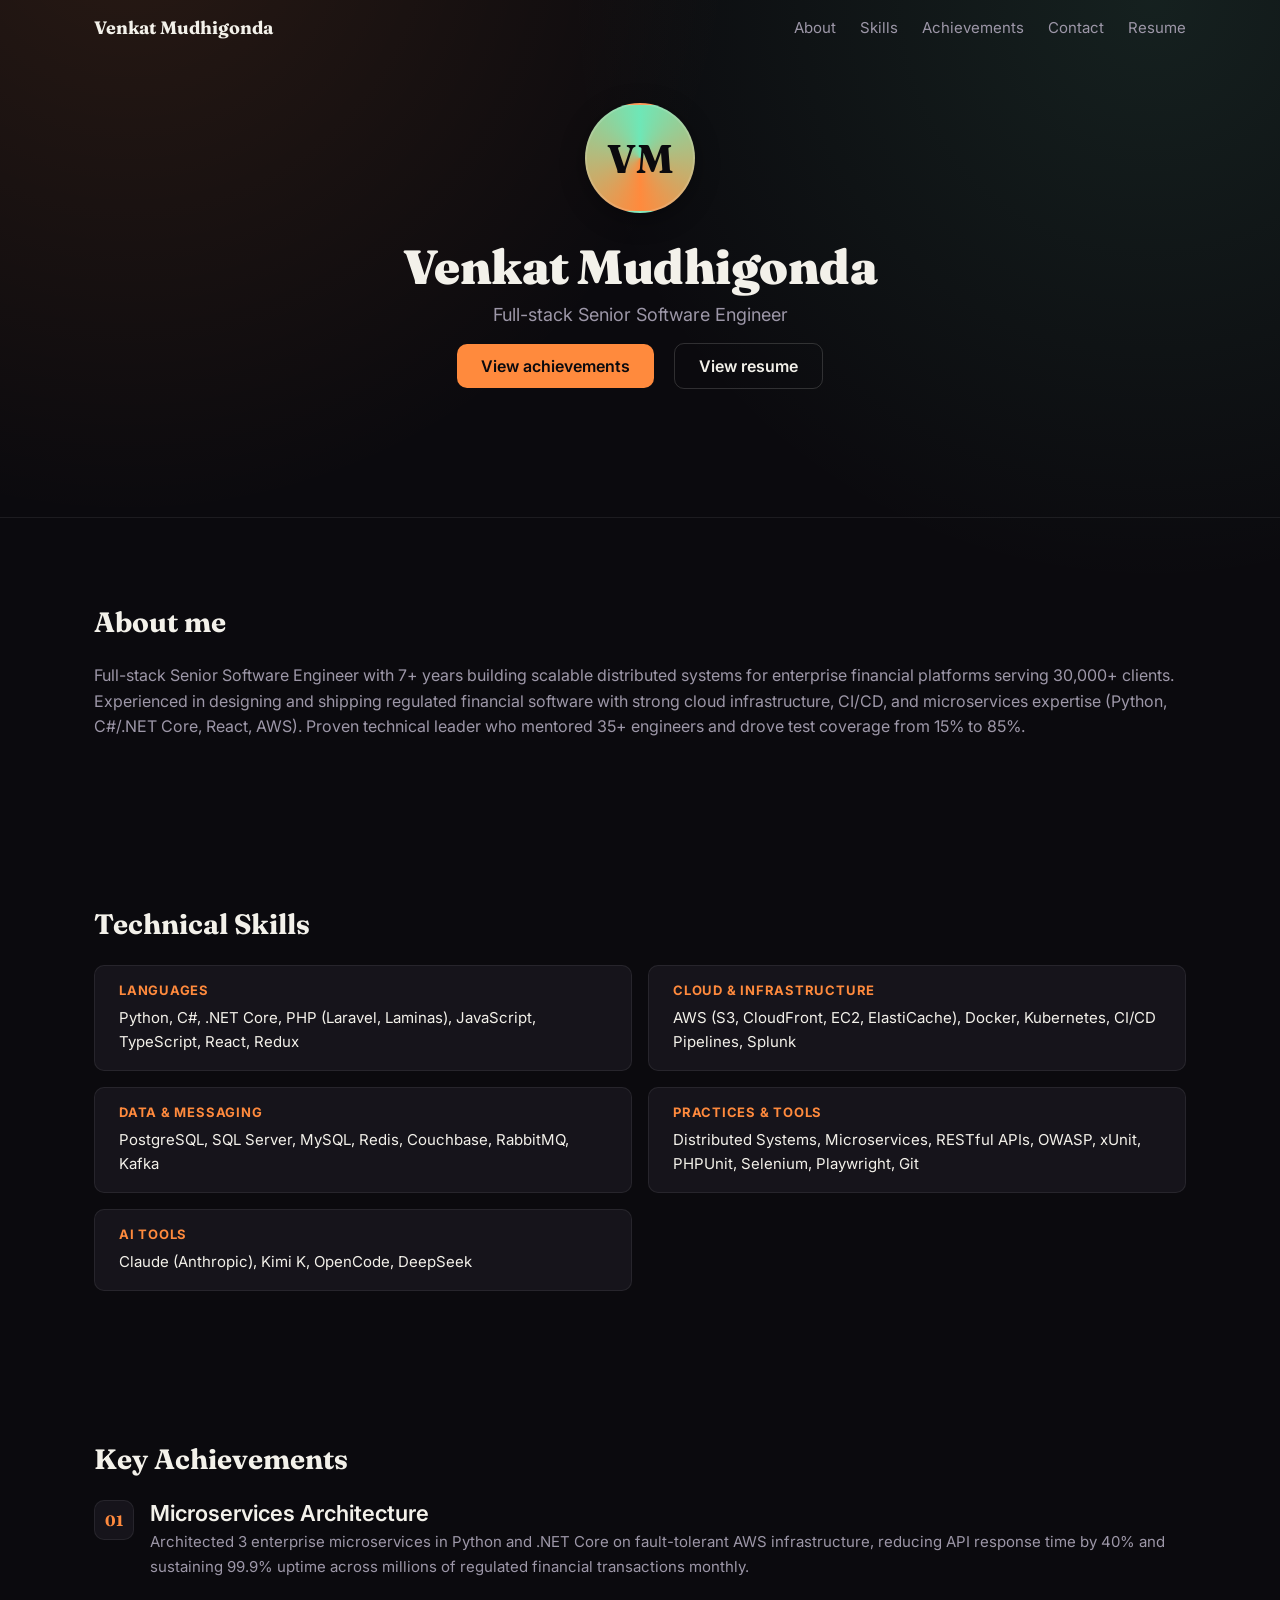
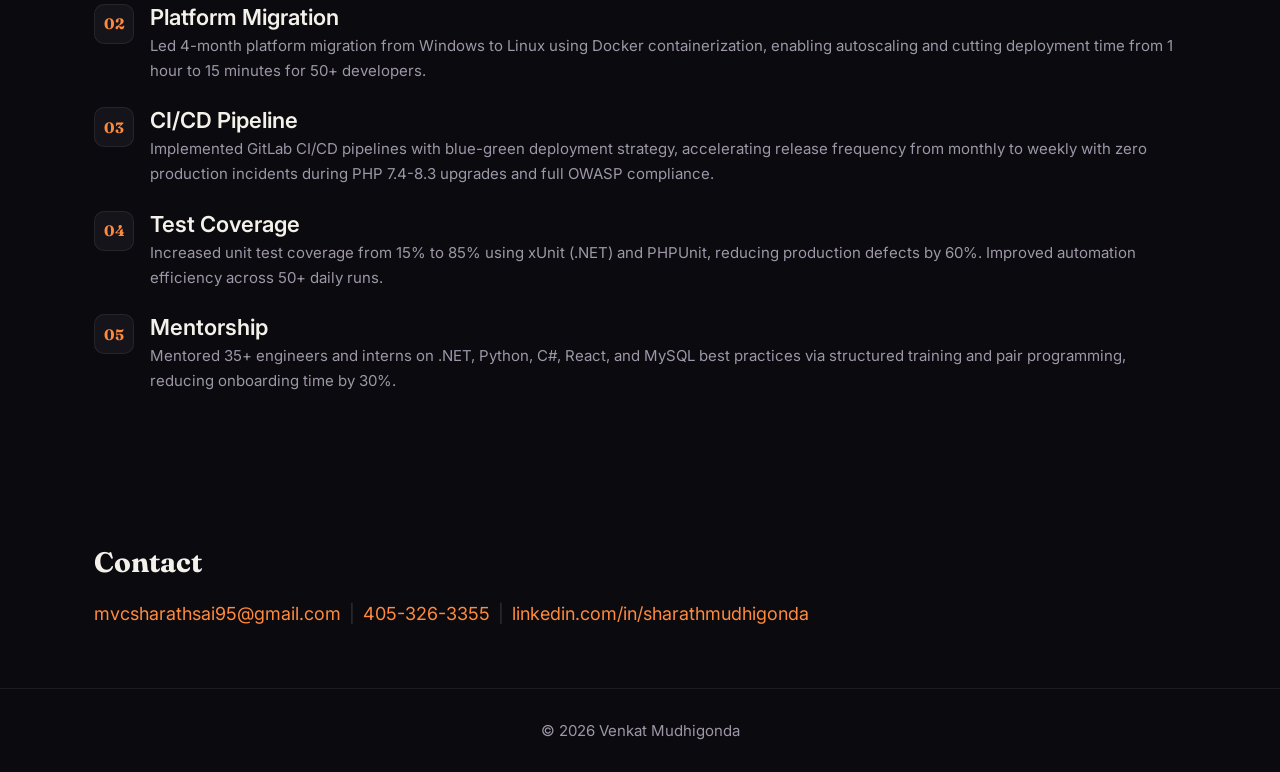
==== commit 08929cad: "Update microservices count and add DeepSeek to AI tools Corrects the resume's microservices figure t" ====
--- a/index.html
+++ b/index.html
@@ -73,7 +73,7 @@
         </div>
         <div class="skill-category">
           <h3>AI Tools</h3>
-          <p>Claude (Anthropic), Kimi K, OpenCode</p>
+          <p>Claude (Anthropic), Kimi K, OpenCode, DeepSeek</p>
         </div>
       </div>
     </section>
